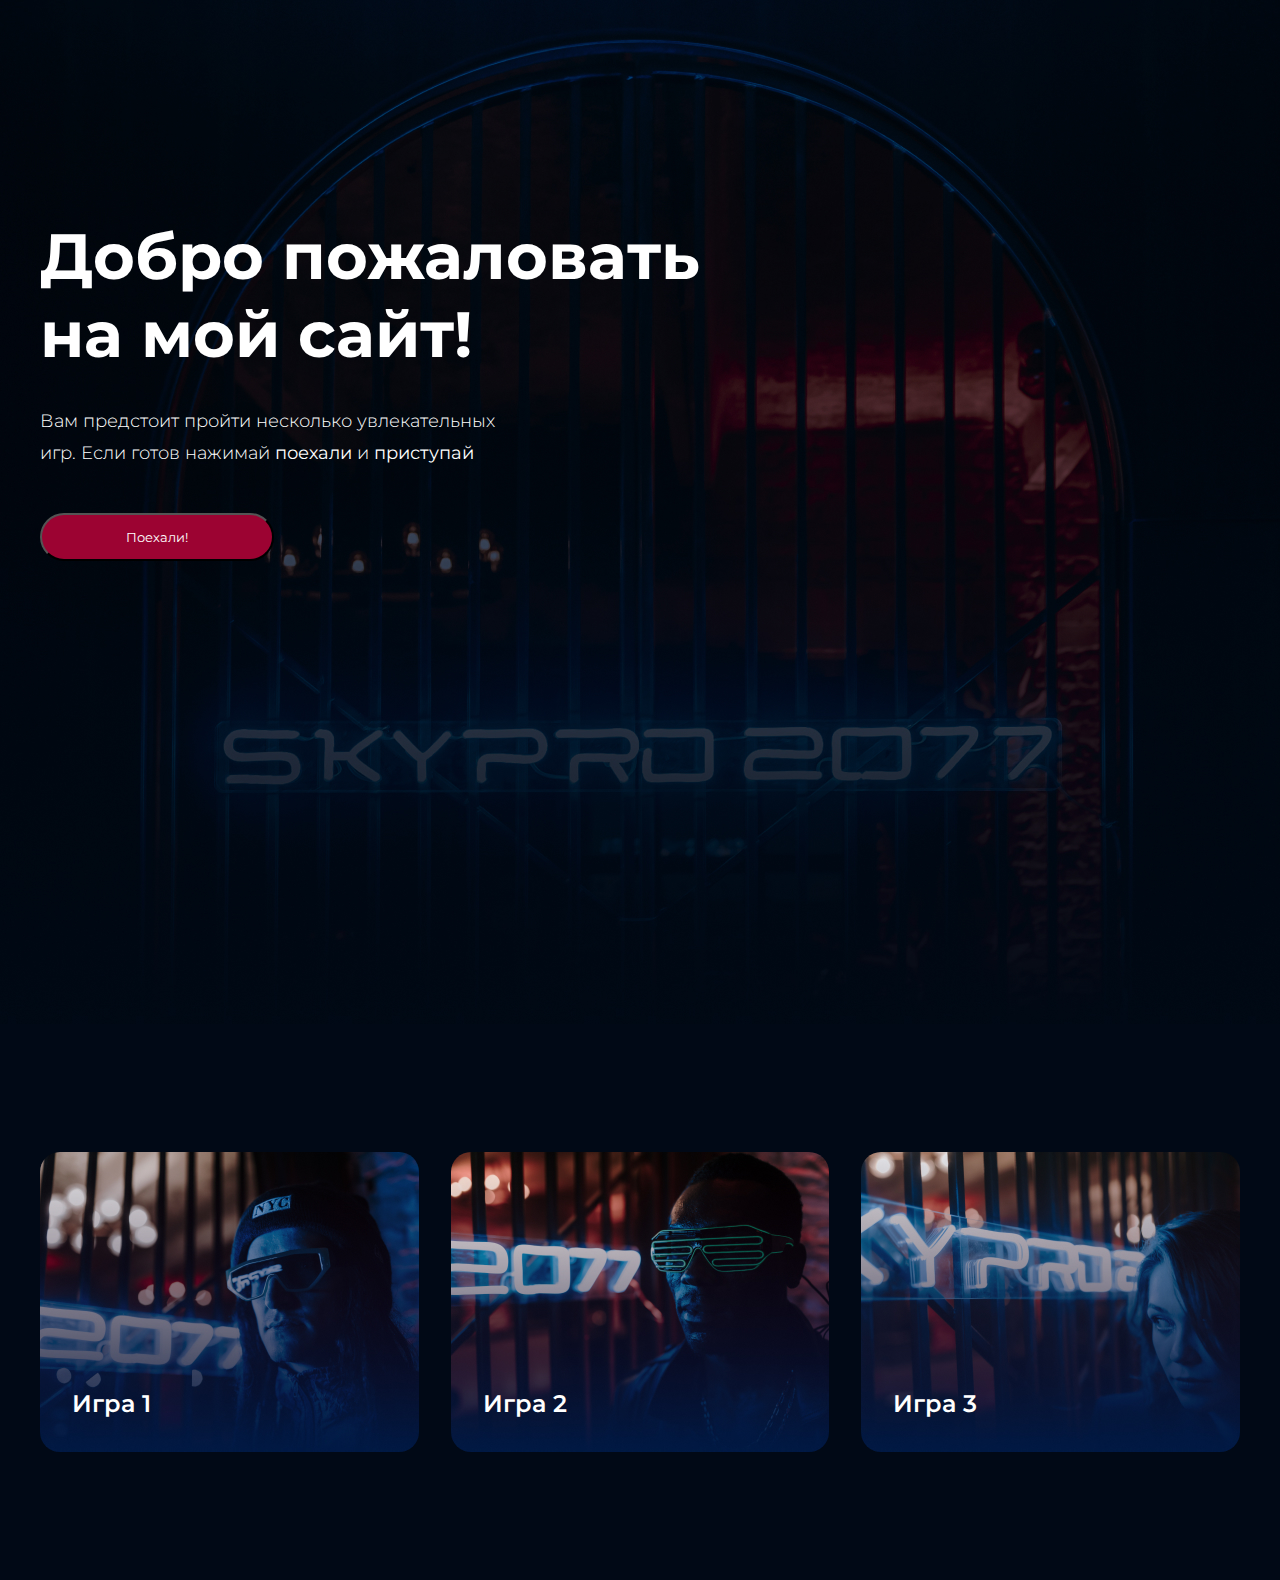
==== index.html @ 7a9295a5 "Changed the file index.html" ====
<!DOCTYPE html>
<html lang="en">
<head>
    <meta charset="UTF-8">
    <meta http-equiv="X-UA-Compatible" content="IE=edge">
    <meta name="viewport" content="width=device-width, initial-scale=1.0">
    <title>Home page</title>
    <link rel="preconnect" href="https://fonts.googleapis.com">
    <link rel="preconnect" href="https://fonts.gstatic.com" crossorigin>
    <link href="https://fonts.googleapis.com/css2?family=Montserrat:wght@400;500;600&display=swap" rel="stylesheet">
    <link rel="stylesheet" href="style.css">
</head>
<body> 
    <div class="top center">
            <h1 class="top__title">Добро пожаловать <br> на мой сайт!</h1>
            <p class="top__text">Вам предстоит пройти несколько увлекательных игр. Если готов нажимай <b>поехали</b> и <b>приступай</b></p>
            <button type="button" style="color: white;" class="top__btn">Поехали!</button>
    </div>
    <div class="box center">
        <a href="#" class="box__game box__game1">Игра 1</a>
        <a href="#" class="box__game box__game2">Игра 2</a>
        <a href="#" class="box__game box__game3">Игра 3</a>
    </div>
</body>
</html>
---- style.css ----
*   {
    margin: 0;
    padding: 0;
    box-sizing: border-box;
    font-family: 'Montserrat', sans-serif;
}

.center  {
    padding-left: calc(50% - 600px);
    padding-right: calc(50% - 600px);
}

.top {
    height: 1024px;
    background-image: url(img/hp/top.jpg);
    background-repeat: no-repeat;
    background-position: center;
    background-size: cover;
}

.top__title {
    width: 789px;
    font-style: normal;
    font-weight: 700;
    font-size: 64px;
    line-height: 78px;
    color: #FFFFFF;
    padding-top: 217px;
}

.top__text {
    width: 481px;
    font-style: normal;
    font-weight: 300;
    font-size: 18px;
    line-height: 32px;
    color: #FFFFFF;
    margin-top: 32px;
}

.top__btn {
    font-family: inherit;
    width: 234px;
    height: 48px;
    left: 120px;
    top: 482px;
    background: #9C0332;
    border-radius: 30px;
    margin-top: 44px;
}

.box {
    height: 556px;
    background-image: url(img/hp/box.jpg);
    background-repeat: no-repeat;
    background-position: center;
    background-size: cover;
    display: flex;
    gap: 32px;
    align-items: center;
}

.box__game {
    font-style: normal;
    font-weight: 600;
    font-size: 24px;
    line-height: 32px;
    align-items: center;
    color: #FFFFFF;
    width: 379px;
    height: 300px;
    background: linear-gradient(180deg, rgba(39, 1, 15, 0) 0%, #001944 100%);
    border-radius: 20px;
    display: flex;
    padding: 32px;
    text-decoration-line: none;
    align-items: flex-end;
}

.box__game1 {
    background-image: url(img/hp/game1.jpg);
}

.box__game2 {
    background-image: url(img/hp/game2.jpg);
}

.box__game3 {
    background-image: url(img/hp/game3.jpg);
}
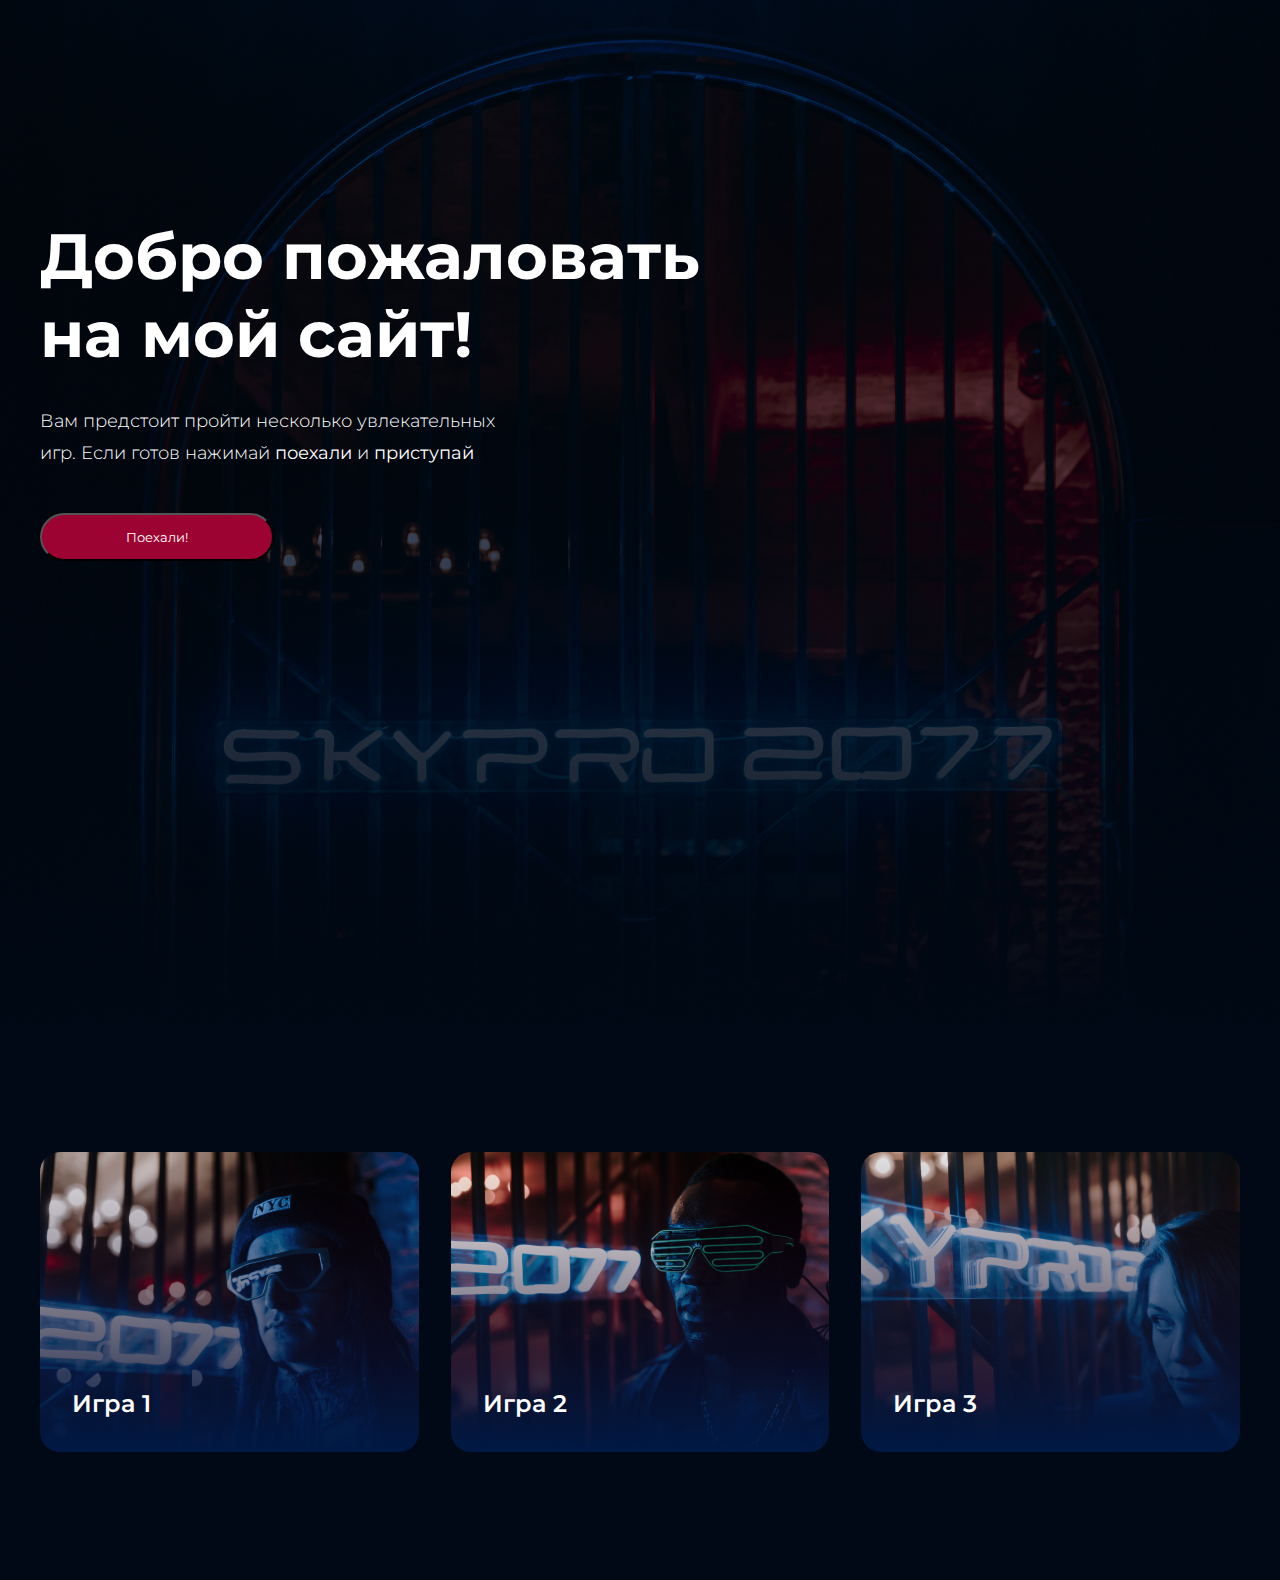
==== commit 122db0c7: "добавил изменения" ====
--- a/index.html
+++ b/index.html
@@ -1,5 +1,5 @@
 <!DOCTYPE html>
-<html lang="en">
+<html lang="ru">
 <head>
     <meta charset="UTF-8">
     <meta http-equiv="X-UA-Compatible" content="IE=edge">
@@ -8,7 +8,7 @@
     <link rel="preconnect" href="https://fonts.googleapis.com">
     <link rel="preconnect" href="https://fonts.gstatic.com" crossorigin>
     <link href="https://fonts.googleapis.com/css2?family=Montserrat:wght@400;500;600&display=swap" rel="stylesheet">
-    <link rel="stylesheet" href="style.css">
+    <link rel="stylesheet" href="/style.css">
 </head>
 <body> 
     <div class="top center">
--- a/style.css
+++ b/style.css
@@ -1,91 +1,116 @@
-*   {
-    margin: 0;
-    padding: 0;
-    box-sizing: border-box;
-    font-family: 'Montserrat', sans-serif;
+* {
+  margin: 0;
+  padding: 0;
+  box-sizing: border-box;
+  font-family: "Montserrat", sans-serif;
 }
 
-.center  {
-    padding-left: calc(50% - 600px);
-    padding-right: calc(50% - 600px);
+.center {
+  padding-left: calc(50% - 600px);
+  padding-right: calc(50% - 600px);
 }
 
 .top {
-    height: 1024px;
-    background-image: url(img/hp/top.jpg);
-    background-repeat: no-repeat;
-    background-position: center;
-    background-size: cover;
+  height: 1024px;
+  background-image: url(img/hp/top.jpg);
+  background-repeat: no-repeat;
+  background-position: center;
+  background-size: cover;
 }
 
 .top__title {
-    width: 789px;
-    font-style: normal;
-    font-weight: 700;
-    font-size: 64px;
-    line-height: 78px;
-    color: #FFFFFF;
-    padding-top: 217px;
+  width: 789px;
+  font-style: normal;
+  font-weight: 700;
+  font-size: 64px;
+  line-height: 78px;
+  color: #FFFFFF;
+  padding-top: 217px;
 }
 
 .top__text {
-    width: 481px;
-    font-style: normal;
-    font-weight: 300;
-    font-size: 18px;
-    line-height: 32px;
-    color: #FFFFFF;
-    margin-top: 32px;
+  width: 481px;
+  font-style: normal;
+  font-weight: 300;
+  font-size: 18px;
+  line-height: 32px;
+  color: #FFFFFF;
+  margin-top: 32px;
 }
 
 .top__btn {
-    font-family: inherit;
-    width: 234px;
-    height: 48px;
-    left: 120px;
-    top: 482px;
-    background: #9C0332;
-    border-radius: 30px;
-    margin-top: 44px;
+  font-family: inherit;
+  width: 234px;
+  height: 48px;
+  left: 120px;
+  top: 482px;
+  background: #9C0332;
+  border-radius: 30px;
+  margin-top: 44px;
 }
 
 .box {
-    height: 556px;
-    background-image: url(img/hp/box.jpg);
-    background-repeat: no-repeat;
-    background-position: center;
-    background-size: cover;
-    display: flex;
-    gap: 32px;
-    align-items: center;
+  background: #000915;
+  display: flex;
+  gap: 32px;
+  align-items: center;
+  padding-top: 128px;
+  padding-bottom: 128px;
 }
 
 .box__game {
-    font-style: normal;
-    font-weight: 600;
-    font-size: 24px;
-    line-height: 32px;
-    align-items: center;
-    color: #FFFFFF;
-    width: 379px;
-    height: 300px;
-    background: linear-gradient(180deg, rgba(39, 1, 15, 0) 0%, #001944 100%);
-    border-radius: 20px;
-    display: flex;
-    padding: 32px;
-    text-decoration-line: none;
-    align-items: flex-end;
+  font-style: normal;
+  font-weight: 600;
+  font-size: 24px;
+  line-height: 32px;
+  align-items: center;
+  color: #FFFFFF;
+  width: 379px;
+  height: 300px;
+  background: linear-gradient(180deg, rgba(39, 1, 15, 0) 0%, #001944 100%);
+  border-radius: 20px;
+  display: flex;
+  padding: 32px;
+  text-decoration-line: none;
+  align-items: flex-end;
 }
 
 .box__game1 {
-    background-image: url(img/hp/game1.jpg);
+  background-image: url(img/hp/game1.jpg);
 }
 
 .box__game2 {
-    background-image: url(img/hp/game2.jpg);
+  background-image: url(img/hp/game2.jpg);
 }
 
 .box__game3 {
-    background-image: url(img/hp/game3.jpg);
+  background-image: url(img/hp/game3.jpg);
 }
 
+@media (max-width: 767px) {
+  .center {
+    padding-left: 16px;
+    padding-right: 16px;
+  }
+  .top {
+    height: 735px;
+    background-image: url(img/hp/topM.jpg);
+  }
+  .top__title {
+    font-size: 32px;
+    line-height: 39px;
+    display: flex;
+    text-align: center;
+  }
+  .top__text {
+    font-size: 14px;
+    line-height: 22px;
+    display: flex;
+    align-items: center;
+    text-align: center;
+  }
+  .box {
+    display: flex;
+    flex-wrap: wrap;
+  }
+}/*# sourceMappingURL=style.css.map */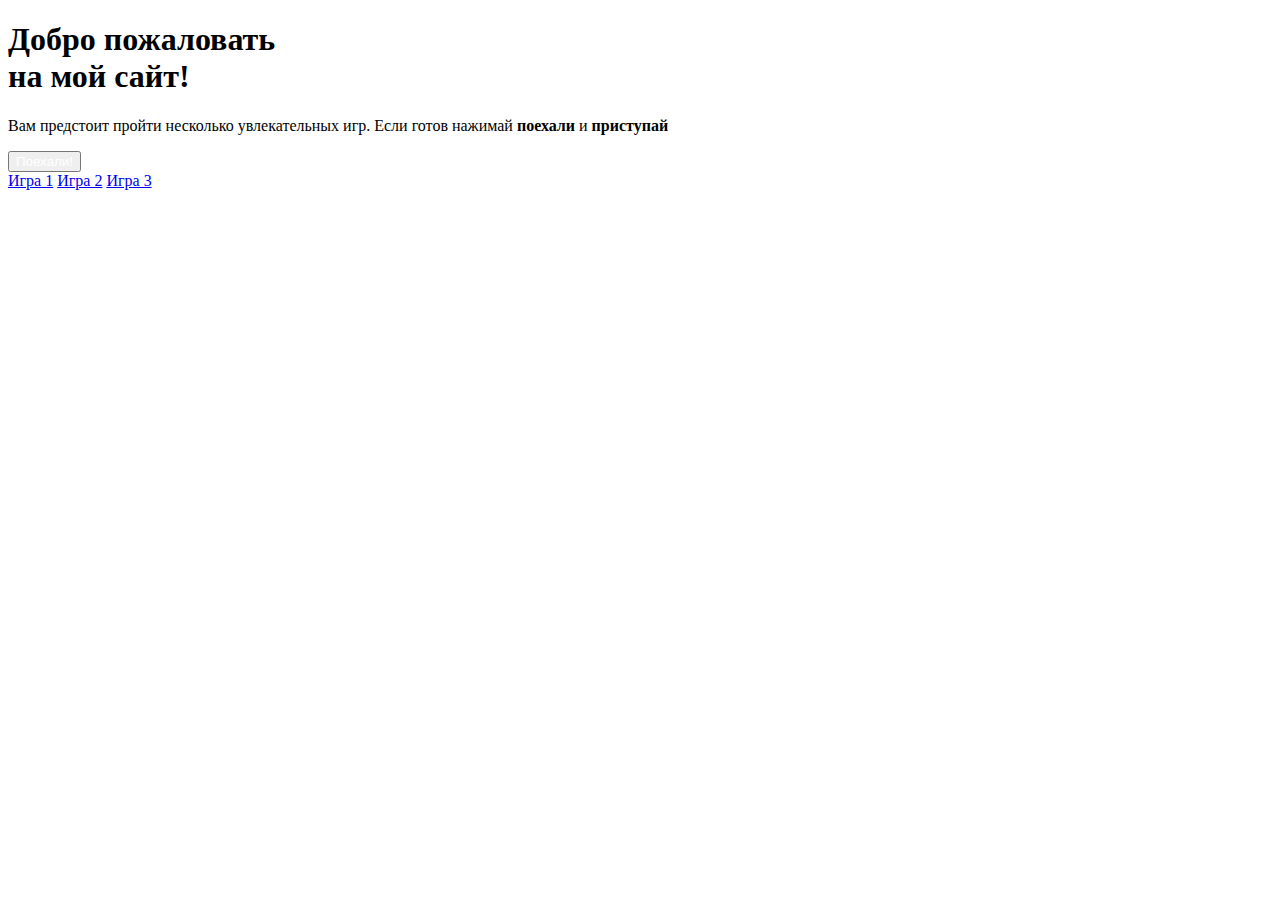
==== commit 030626e2: "completed tasks from 1st to 5th" ====
--- a/index.html
+++ b/index.html
@@ -8,7 +8,7 @@
     <link rel="preconnect" href="https://fonts.googleapis.com">
     <link rel="preconnect" href="https://fonts.gstatic.com" crossorigin>
     <link href="https://fonts.googleapis.com/css2?family=Montserrat:wght@400;500;600&display=swap" rel="stylesheet">
-    <link rel="stylesheet" href="/style.css">
+    <link rel="stylesheet" href="./style/style.css">
 </head>
 <body> 
     <div class="top center">
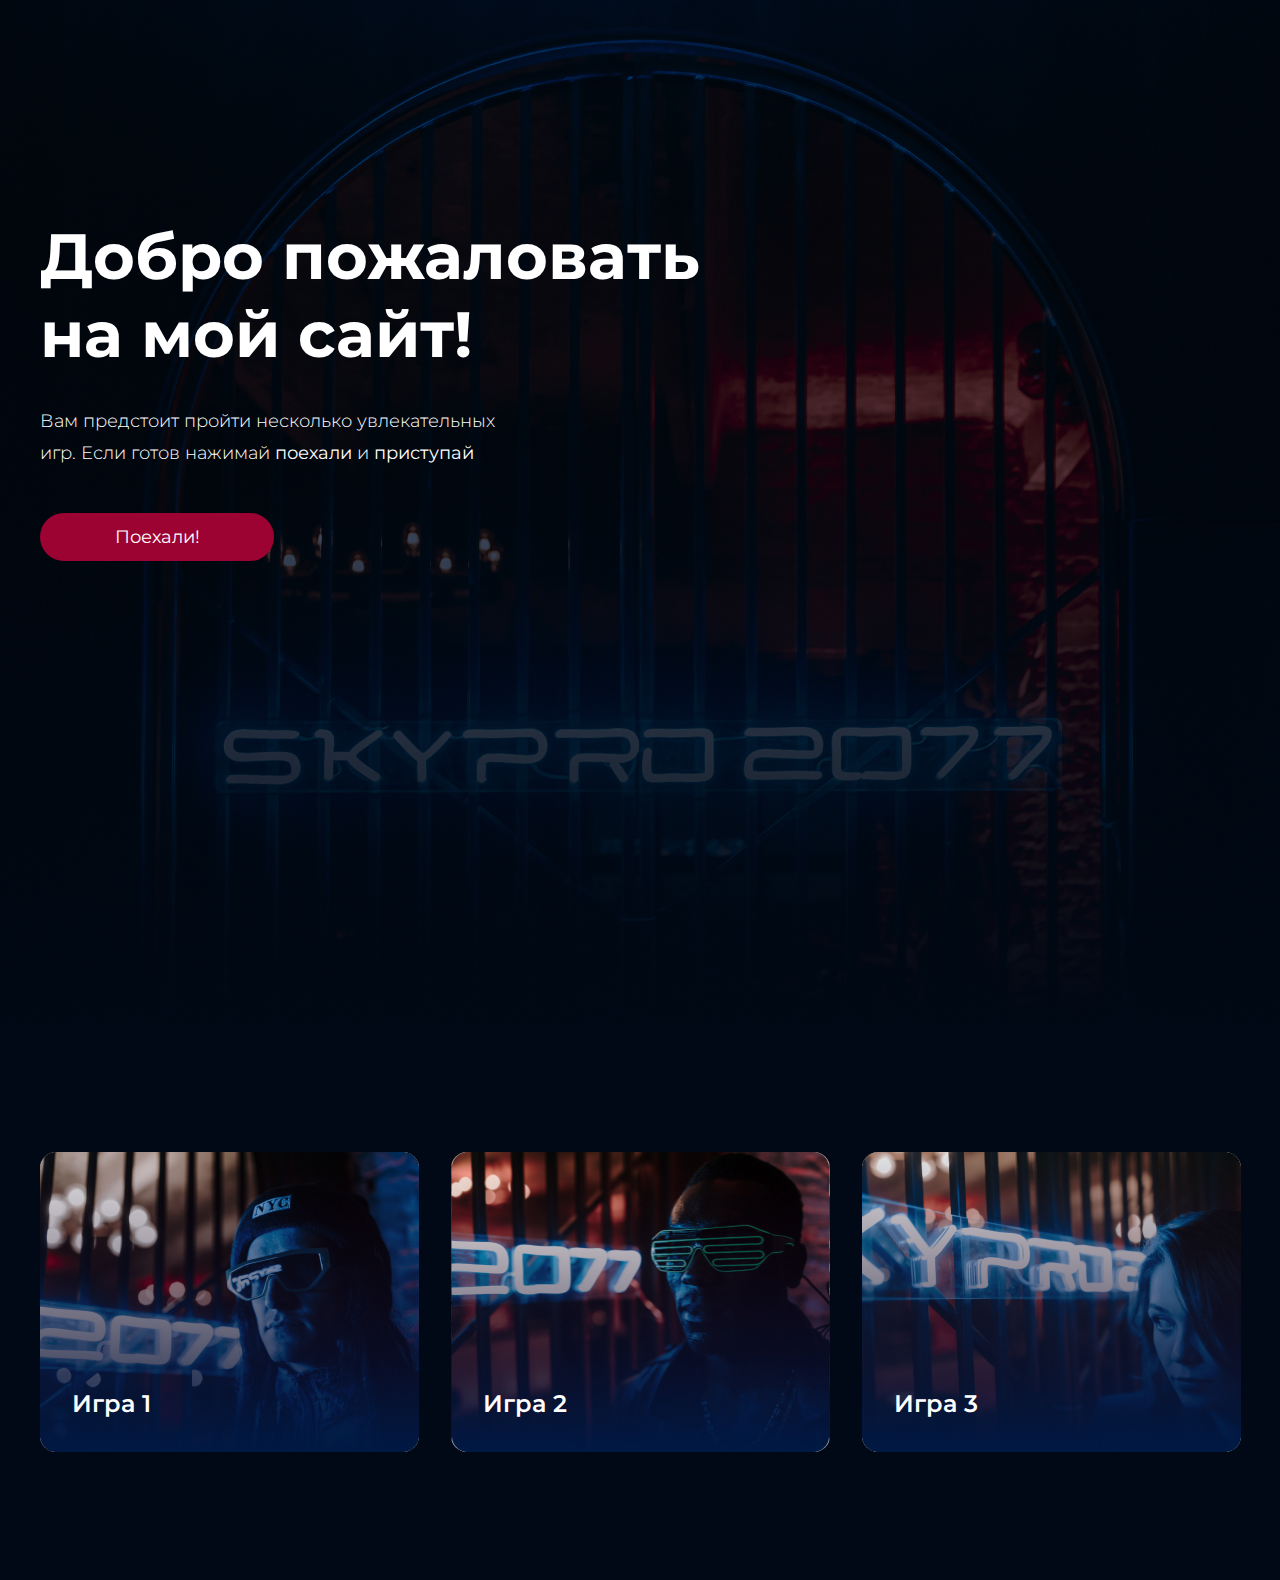
==== commit f91202c9: "added guidance and fixed my mistakes in the mobile version" ====
--- a/index.html
+++ b/index.html
@@ -11,10 +11,14 @@
     <link rel="stylesheet" href="./style/style.css">
 </head>
 <body> 
-    <div class="top center">
+    <div class="top">
+        <div class="top__content center">
             <h1 class="top__title">Добро пожаловать <br> на мой сайт!</h1>
-            <p class="top__text">Вам предстоит пройти несколько увлекательных игр. Если готов нажимай <b>поехали</b> и <b>приступай</b></p>
-            <button type="button" style="color: white;" class="top__btn">Поехали!</button>
+            <p class="top__text">Вам предстоит пройти несколько увлекательных игр. Если готов нажимай
+                <b>поехали</b> и <b>приступай</b>
+            </p>
+            <button type="button" style="color: white;" class="top__button button">Поехали!</button>
+        </div>
     </div>
     <div class="box center">
         <a href="#" class="box__game box__game1">Игра 1</a>
--- a/style/style.css
+++ b/style/style.css
@@ -0,0 +1,144 @@
+* {
+  margin: 0;
+  padding: 0;
+  box-sizing: border-box;
+}
+
+a {
+  text-decoration: none;
+}
+
+body {
+  font-family: "Montserrat", sans-serif; 
+  color: #FFFFFF;
+}
+
+.center {
+  padding-left: calc(50% - 600px);
+  padding-right: calc(50% - 600px);
+}
+
+.top {
+  height: 1024px;
+  background-image: url(../img/hp/top.jpg);
+  background-repeat: no-repeat;
+  background-position: center;
+  background-size: cover;
+  padding-top: 217px;
+}
+.top__title {
+  width: 789px;
+  font-style: normal;
+  font-weight: 700;
+  font-size: 64px;
+  line-height: 78px;
+  margin-bottom: 32px;
+  color: #FFFFFF;
+}
+.top__text {
+  width: 481px;
+  font-weight: 300;
+  font-size: 18px;
+  line-height: 32px;
+  color: #FFFFFF;
+  margin-bottom: 44px;
+}
+
+.button {
+  width: 234px;
+  height: 48px;
+  background: #9C0332;
+  border-radius: 30px;
+  border: none;
+  font-weight: 400;
+  font-size: 18px;
+  line-height: 22px;
+  align-items: center;
+  font-family: "Montserrat", sans-serif;
+  transition: all 0.3s;
+}
+.button:hover {
+  background: #EB443F;
+}
+
+.box {
+  display: flex;
+  padding: 128px 0;
+  align-content: center;
+  justify-content: center;
+  flex-wrap: wrap;
+  gap: 32px;
+  background: #000915;
+}
+.box__game {
+  display: flex;
+  align-items: flex-end;
+  padding: 32px;
+  border-radius: 16px;
+  width: 379px;
+  height: 300px;
+  font-weight: 600;
+  font-size: 24px;
+  line-height: 32px;
+  color: #FFFFFF;
+  transition: all 0.5s;
+}
+.box__game:hover {
+  border: 4px solid #7136fa;
+  border-radius: 20px;
+}
+
+.box__game1 {
+  background-image: url(../img/hp/game1.jpg);
+  background-position: center;
+}
+
+.box__game2 {
+  background-image: url(../img/hp/game2.jpg);
+  background-position: center;
+}
+
+.box__game3 {
+  background-image: url(../img/hp/game3.jpg);
+  background-position: center;
+}
+
+@media (max-width: 1279px) {
+  .center {
+    padding-left: 100px;
+    padding-right: 100px;
+  }
+  .top {
+    background-position: center;
+  }
+}
+@media (max-width: 767px) {
+  .center {
+    padding-left: 16px;
+    padding-right: 16px;
+  }
+  .top {
+    height: 735px;
+    padding-top: 238px;
+    background-image: url(../img/hp/topM.jpg);
+  }
+  .top__content {
+    display: flex;
+    flex-direction: column;
+    align-items: center;
+  }
+  .top__title {
+    font-weight: 700;
+    font-size: 32px;
+    line-height: 39px;
+    text-align: center;
+  }
+  .top__text {
+    width: 343px;
+    font-weight: 300;
+    font-size: 14px;
+    line-height: 22px;
+    text-align: center;
+    margin-bottom: 32px;
+  }
+}/*# sourceMappingURL=style.css.map */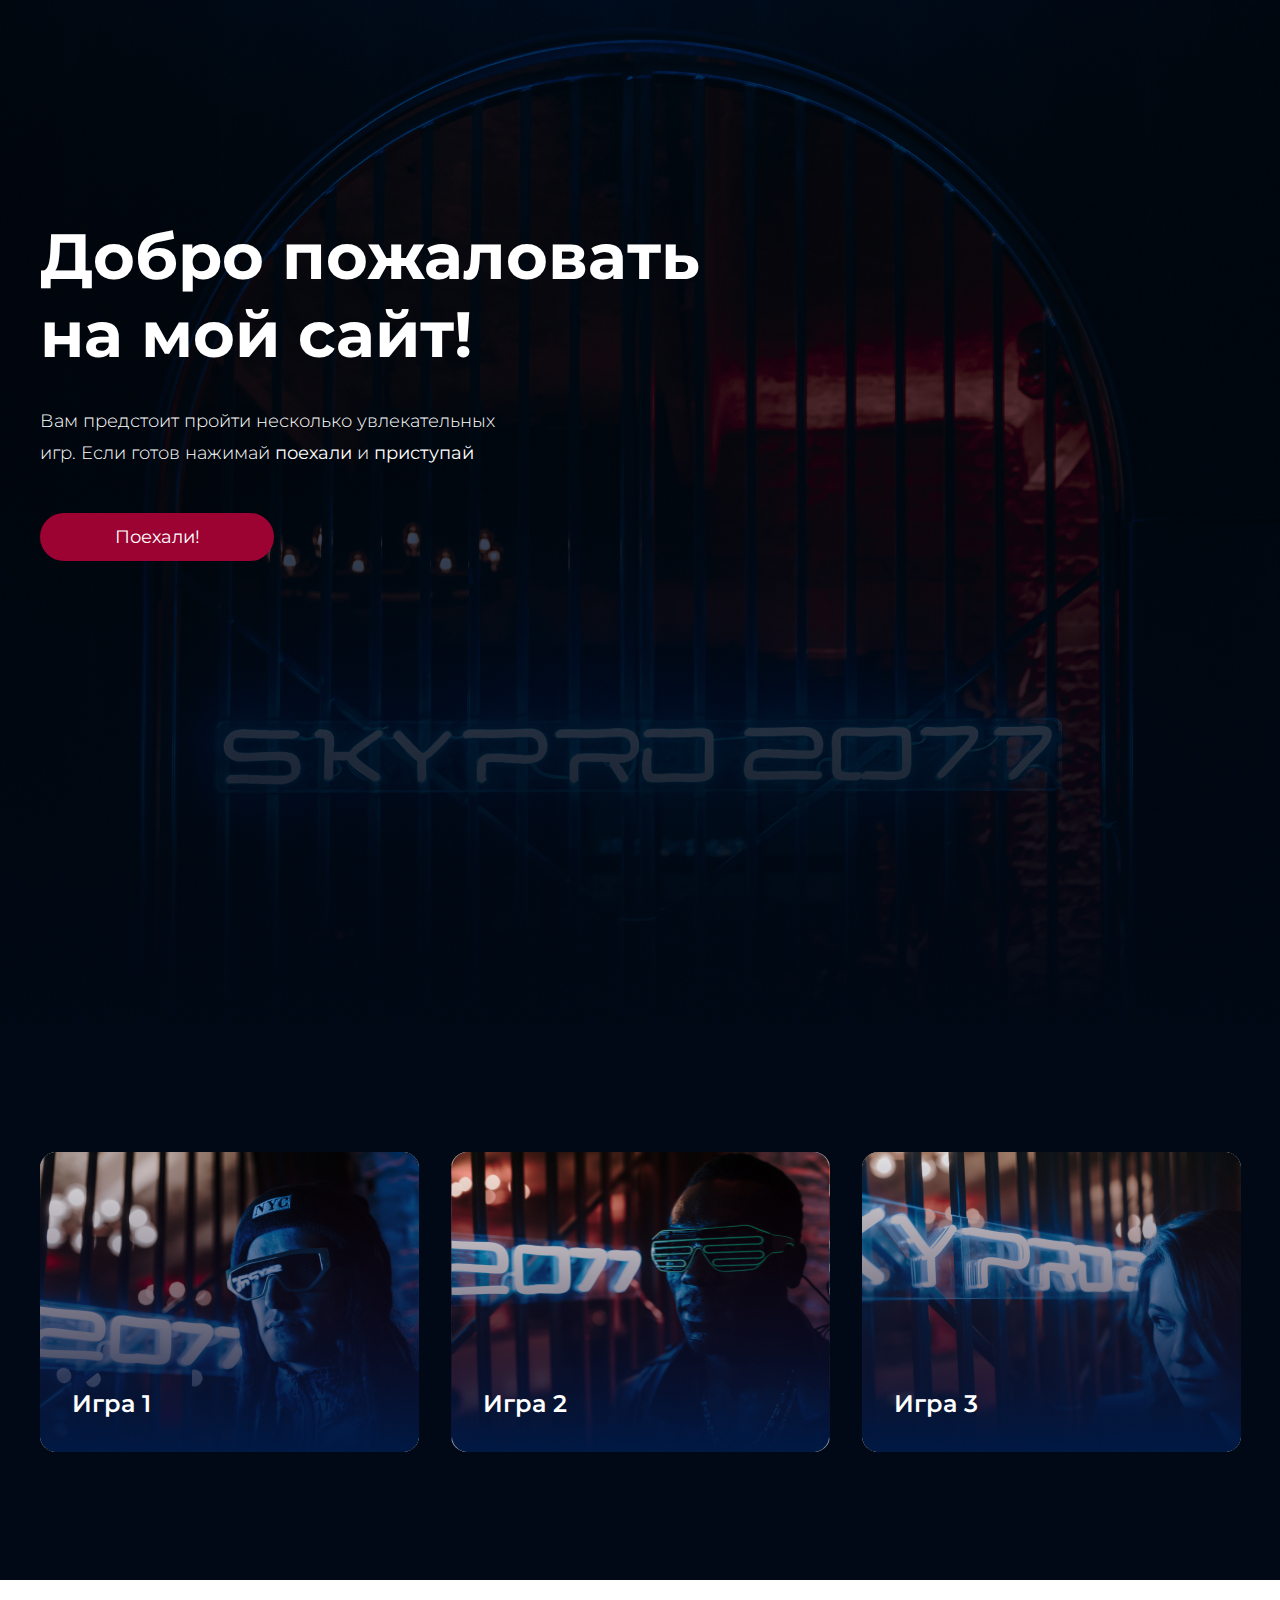
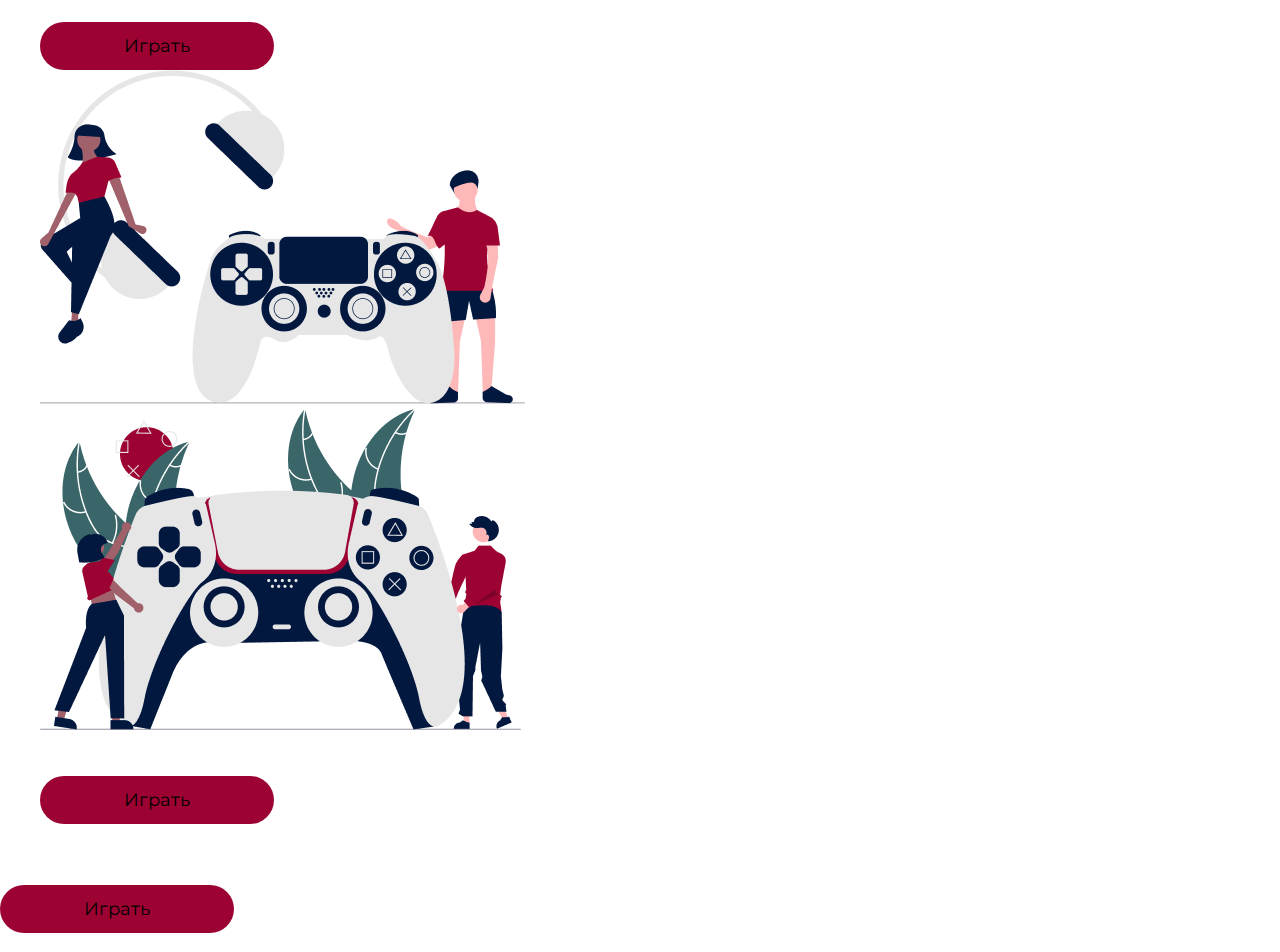
==== commit 70dfa7bd: "ДЗ на проверку" ====
--- a/index.html
+++ b/index.html
@@ -25,5 +25,36 @@
         <a href="#" class="box__game box__game2">Игра 2</a>
         <a href="#" class="box__game box__game3">Игра 3</a>
     </div>
+    <div class="games center">
+        <div class="games__block seasons">
+            <div class="games__content">
+                <h3 class="games__title">Времена года</h3>
+                <p class="games__text">Нажмите кнопку играть, введите номер месяца (от 1 до 12) и вы узнаете к какому времени году он относится</p>
+                <button class="games__button button">Играть</button>
+            </div>
+            <img src="./img/hp/gameBox1.png" alt="img_seasons">
+        </div>
+        <div class="games__block remember">
+            <img src="./img/hp/gameBox2.png" alt="img-remeber">
+            <div class="games__content">
+                <h3 class="games__title">Запомни слова</h3>
+                <p class="games__text">При нажатии на кнопку играть, вы увидите несколько слов, которые вам необходимо
+                запомнить.</p>
+                <button class="games__button button">Играть</button>
+            </div>
+        </div>
+    </div>
+        <div class="games__block games__riddle">
+            <div class="games__content games__riddle_center">
+                <h3 class="games__title">Игра в загадки</h3>
+                <p class="games__text_center">Компьютер загадывает загадку, вам необходимо ее угадать, если вы дадите не
+                    правильный ответ, то компьютер даст вам <br> подсказку. У вас будет три попытки и две подсказки.</p>
+                <button class="games__button button">Играть</button>
+            </div>
+        </div>
+    
+    <footer class="footer">
+        Все права защищены
+    </footer>
 </body>
 </html>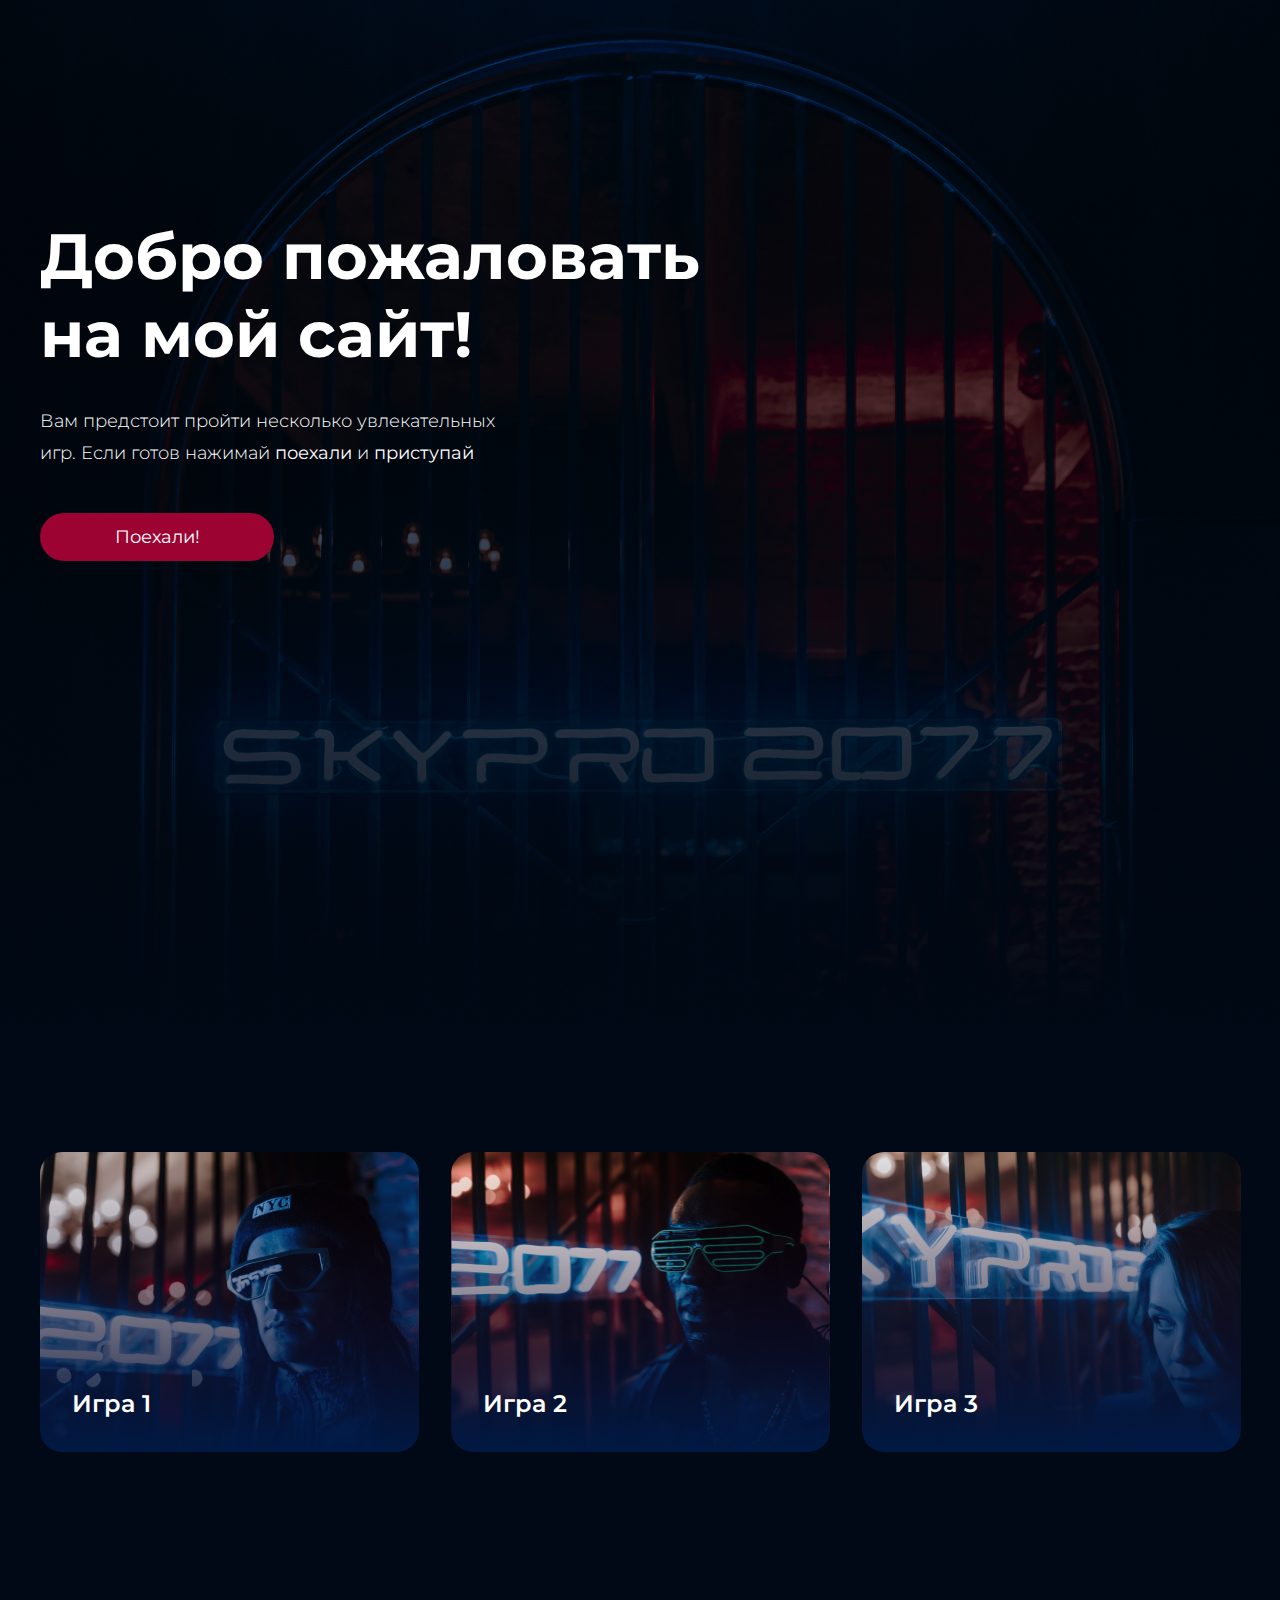
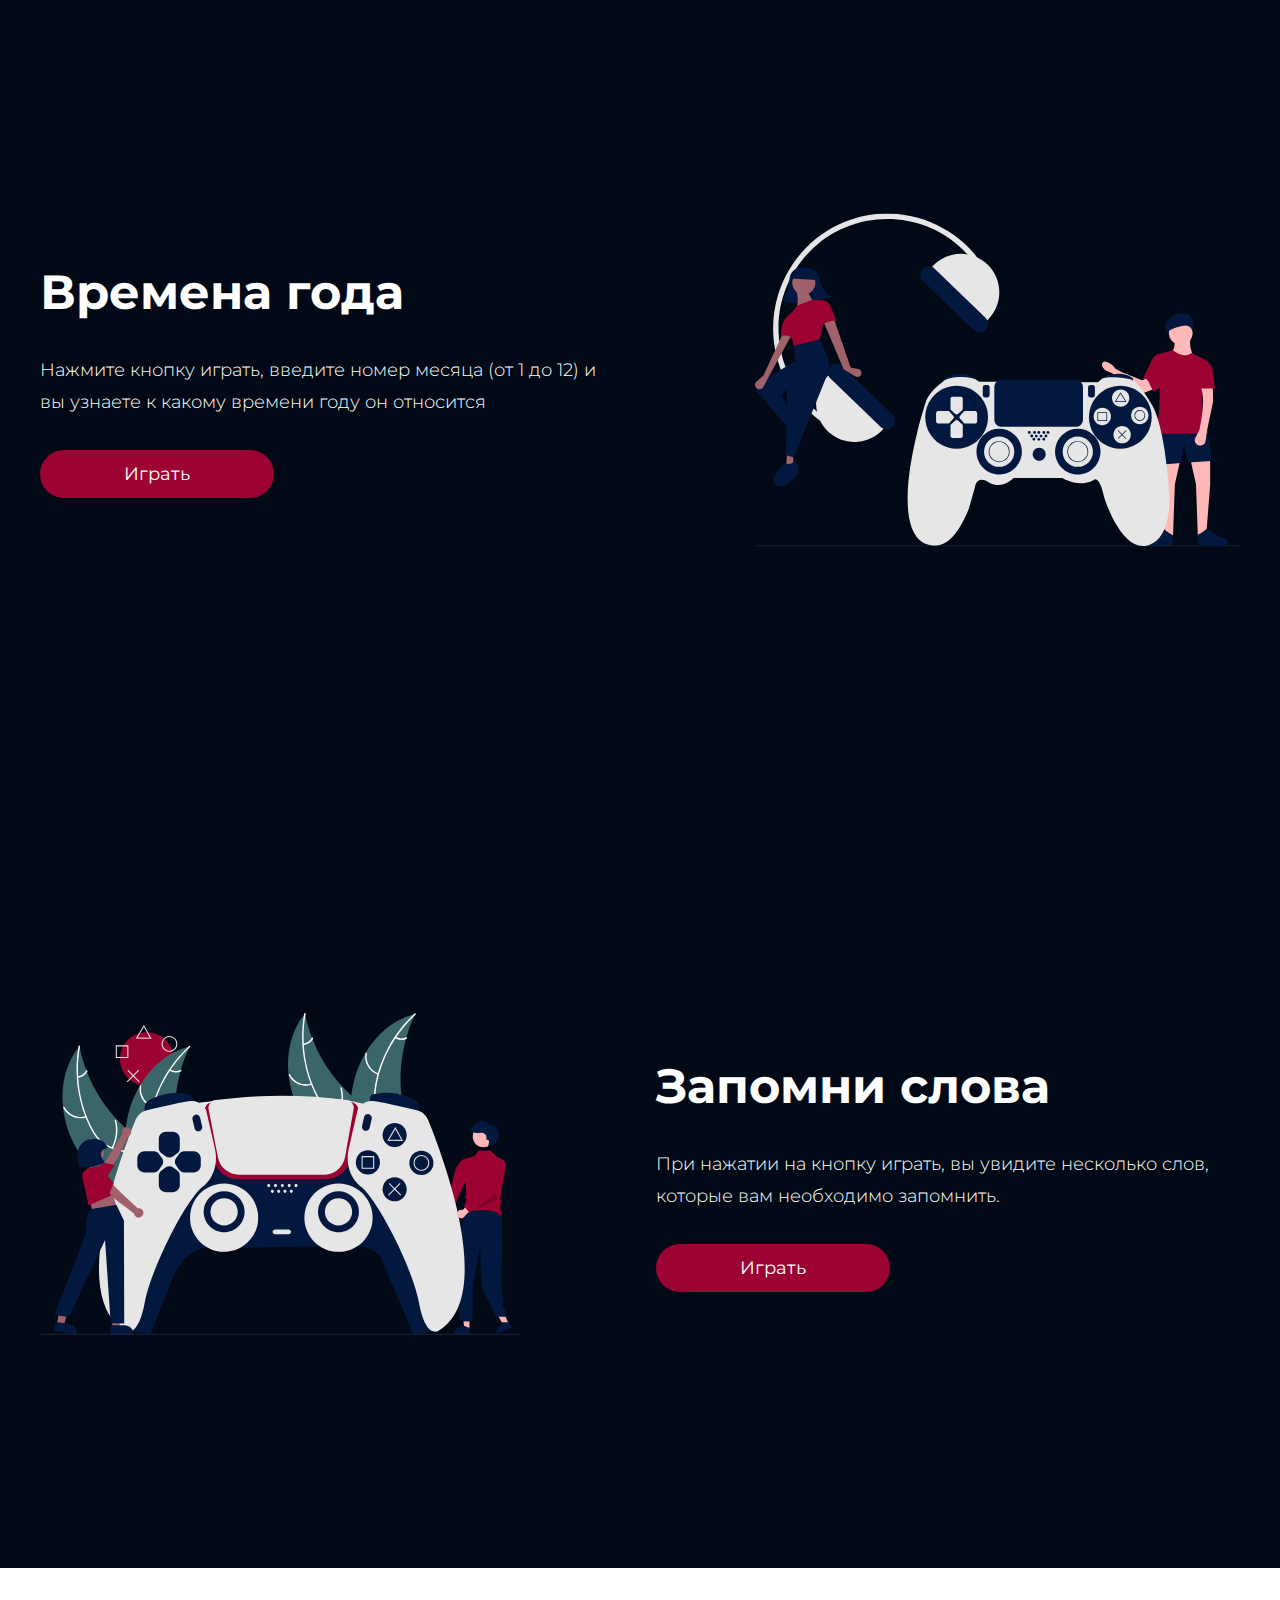
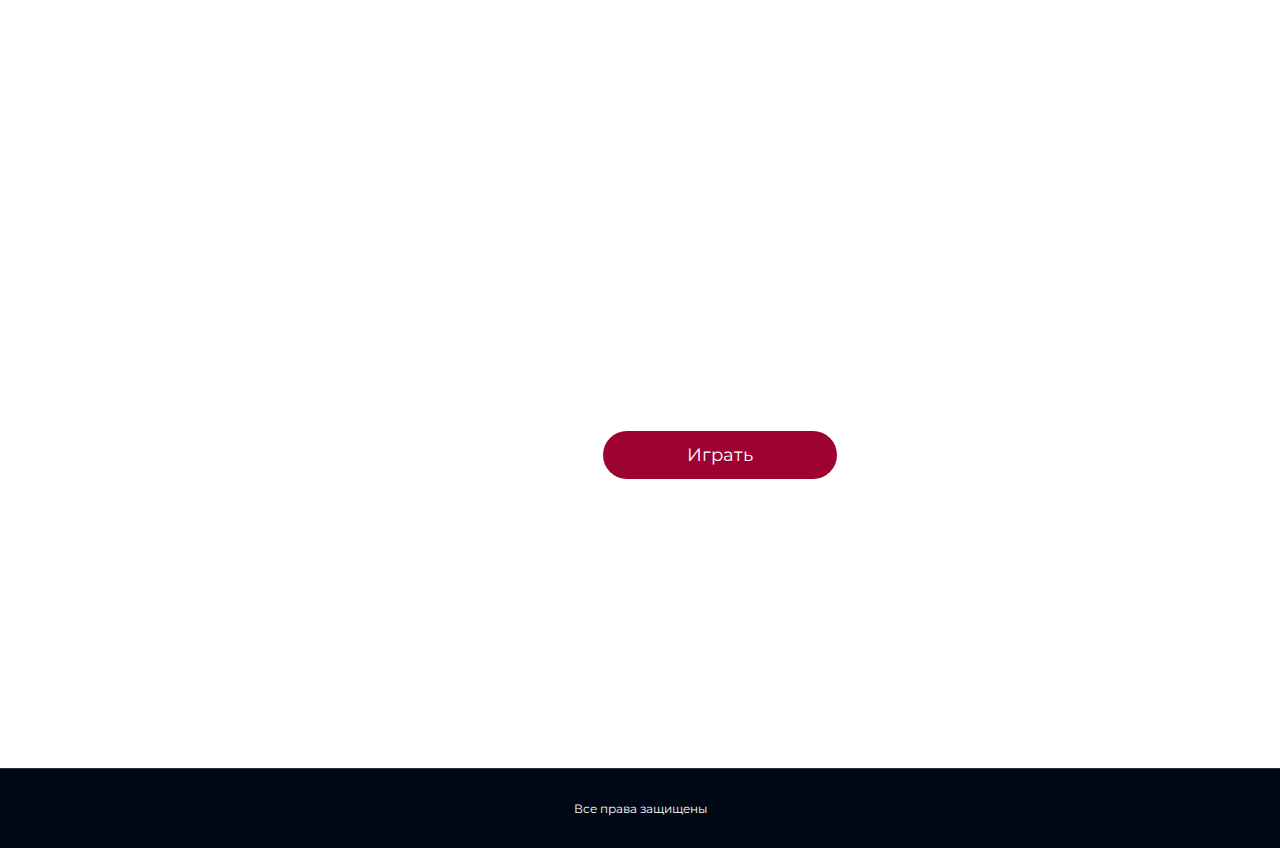
==== commit 1aeef7e4: "made edits in the layout" ====
--- a/index.html
+++ b/index.html
@@ -17,7 +17,7 @@
             <p class="top__text">Вам предстоит пройти несколько увлекательных игр. Если готов нажимай
                 <b>поехали</b> и <b>приступай</b>
             </p>
-            <button type="button" style="color: white;" class="top__button button">Поехали!</button>
+            <button type="button" class="top__button button">Поехали!</button>
         </div>
     </div>
     <div class="box center">
@@ -27,34 +27,34 @@
     </div>
     <div class="games center">
         <div class="games__block seasons">
-            <div class="games__content">
-                <h3 class="games__title">Времена года</h3>
-                <p class="games__text">Нажмите кнопку играть, введите номер месяца (от 1 до 12) и вы узнаете к какому времени году он относится</p>
-                <button class="games__button button">Играть</button>
+            <div class="seasons__content">
+                <h3 class="seasons__title">Времена года</h3>
+                <p class="seasons__text">Нажмите кнопку играть, введите номер месяца (от 1 до 12) и вы узнаете к какому времени году он относится</p>
+                <button class="seasons__button button">Играть</button>
             </div>
-            <img src="./img/hp/gameBox1.png" alt="img_seasons">
+            <img src="./img/hp/gameBox1.svg" alt="img_seasons">
         </div>
         <div class="games__block remember">
-            <img src="./img/hp/gameBox2.png" alt="img-remeber">
-            <div class="games__content">
-                <h3 class="games__title">Запомни слова</h3>
-                <p class="games__text">При нажатии на кнопку играть, вы увидите несколько слов, которые вам необходимо
+            <img src="./img/hp/gameBox2.svg" alt="img-remeber">
+            <div class="remember__content">
+                <h3 class="remember__title">Запомни слова</h3>
+                <p class="remember__text">При нажатии на кнопку играть, вы увидите несколько слов, которые вам необходимо
                 запомнить.</p>
-                <button class="games__button button">Играть</button>
+                <button class="remember__button button">Играть</button>
             </div>
         </div>
     </div>
-        <div class="games__block games__riddle">
-            <div class="games__content games__riddle_center">
-                <h3 class="games__title">Игра в загадки</h3>
-                <p class="games__text_center">Компьютер загадывает загадку, вам необходимо ее угадать, если вы дадите не
-                    правильный ответ, то компьютер даст вам <br> подсказку. У вас будет три попытки и две подсказки.</p>
-                <button class="games__button button">Играть</button>
-            </div>
+    <div class="riddle center">
+        <div class="riddle__content ">
+            <h3 class="riddle__title">Игра в загадки</h3>
+            <p class="riddle__text">Компьютер загадывает загадку, вам необходимо ее угадать, если вы дадите не
+                правильный ответ, то компьютер даст вам подсказку. У вас будет три попытки и две подсказки.</p>
+            <button class="riddle__button button">Играть</button>
         </div>
-    
-    <footer class="footer">
-        Все права защищены
+
+    </div>
+    <footer class="footer center">
+        <p class="footer__text">Все права защищены</p>  
     </footer>
 </body>
 </html>--- a/style/style.css
+++ b/style/style.css
@@ -9,7 +9,7 @@
 }
 
 body {
-  font-family: "Montserrat", sans-serif; 
+  font-family: "Montserrat", sans-serif;
   color: #FFFFFF;
 }
 
@@ -26,6 +26,7 @@
   background-size: cover;
   padding-top: 217px;
 }
+
 .top__title {
   width: 789px;
   font-style: normal;
@@ -35,6 +36,7 @@
   margin-bottom: 32px;
   color: #FFFFFF;
 }
+
 .top__text {
   width: 481px;
   font-weight: 300;
@@ -56,7 +58,9 @@
   align-items: center;
   font-family: "Montserrat", sans-serif;
   transition: all 0.3s;
-}
+  color: #FFFFFF;
+}
+
 .button:hover {
   background: #EB443F;
 }
@@ -70,22 +74,22 @@
   gap: 32px;
   background: #000915;
 }
+
 .box__game {
   display: flex;
   align-items: flex-end;
   padding: 32px;
-  border-radius: 16px;
+  border-radius: 22px;
   width: 379px;
   height: 300px;
   font-weight: 600;
   font-size: 24px;
   line-height: 32px;
   color: #FFFFFF;
-  transition: all 0.5s;
-}
+}
+
 .box__game:hover {
-  border: 4px solid #7136fa;
-  border-radius: 20px;
+  border: 4px solid #44D2FF;
 }
 
 .box__game1 {
@@ -101,6 +105,106 @@
 .box__game3 {
   background-image: url(../img/hp/game3.jpg);
   background-position: center;
+}
+
+.games {
+  background: #000915;
+}
+
+.seasons {
+  padding-top: 233px;
+  padding-bottom: 233px;
+  display: flex;
+  flex-wrap: wrap;
+  justify-content: space-between;
+  align-items: center;
+}
+.seasons__content {
+  display: flex;
+  flex-direction: column;
+  gap: 32px;
+}
+.seasons__title {
+  font-weight: 700;
+  font-size: 48px;
+  line-height: 59px;
+  color: #FFFFFF;
+}
+.seasons__text {
+  width: 584px;
+  font-weight: 300;
+  font-size: 18px;
+  line-height: 32px;
+  color: #FFFFFF;
+}
+
+.remember {
+  padding-top: 233px;
+  padding-bottom: 233px;
+  display: flex;
+  flex-wrap: wrap;
+  justify-content: space-between;
+  align-items: center;
+}
+.remember__content {
+  display: flex;
+  flex-direction: column;
+  gap: 32px;
+}
+.remember__title {
+  font-weight: 700;
+  font-size: 48px;
+  line-height: 59px;
+  color: #FFFFFF;
+}
+.remember__text {
+  width: 584px;
+  font-weight: 300;
+  font-size: 18px;
+  line-height: 32px;
+  color: #FFFFFF;
+}
+
+.riddle {
+  width: 1440px;
+  height: 800px;
+  background-image: url(../img/hp/bgGame3.jpg);
+  padding-top: 276px;
+  padding-bottom: 288px;
+}
+.riddle__content {
+  display: flex;
+  gap: 32px;
+  align-items: center;
+  flex-direction: column;
+  color: #FFFFFF;
+}
+.riddle__title {
+  font-weight: 700;
+  font-size: 48px;
+  line-height: 59px;
+}
+.riddle__text {
+  font-weight: 300;
+  font-size: 18px;
+  line-height: 32px;
+  display: flex;
+  align-items: center;
+  text-align: center;
+}
+
+.footer {
+  background: #000915;
+  border-top: 1px solid rgba(184, 212, 255, 0.2);
+  display: flex;
+  height: 80px;
+  align-items: center;
+  justify-content: center;
+}
+.footer__text {
+  font-weight: 400;
+  font-size: 12px;
+  line-height: 15px;
 }
 
 @media (max-width: 1279px) {
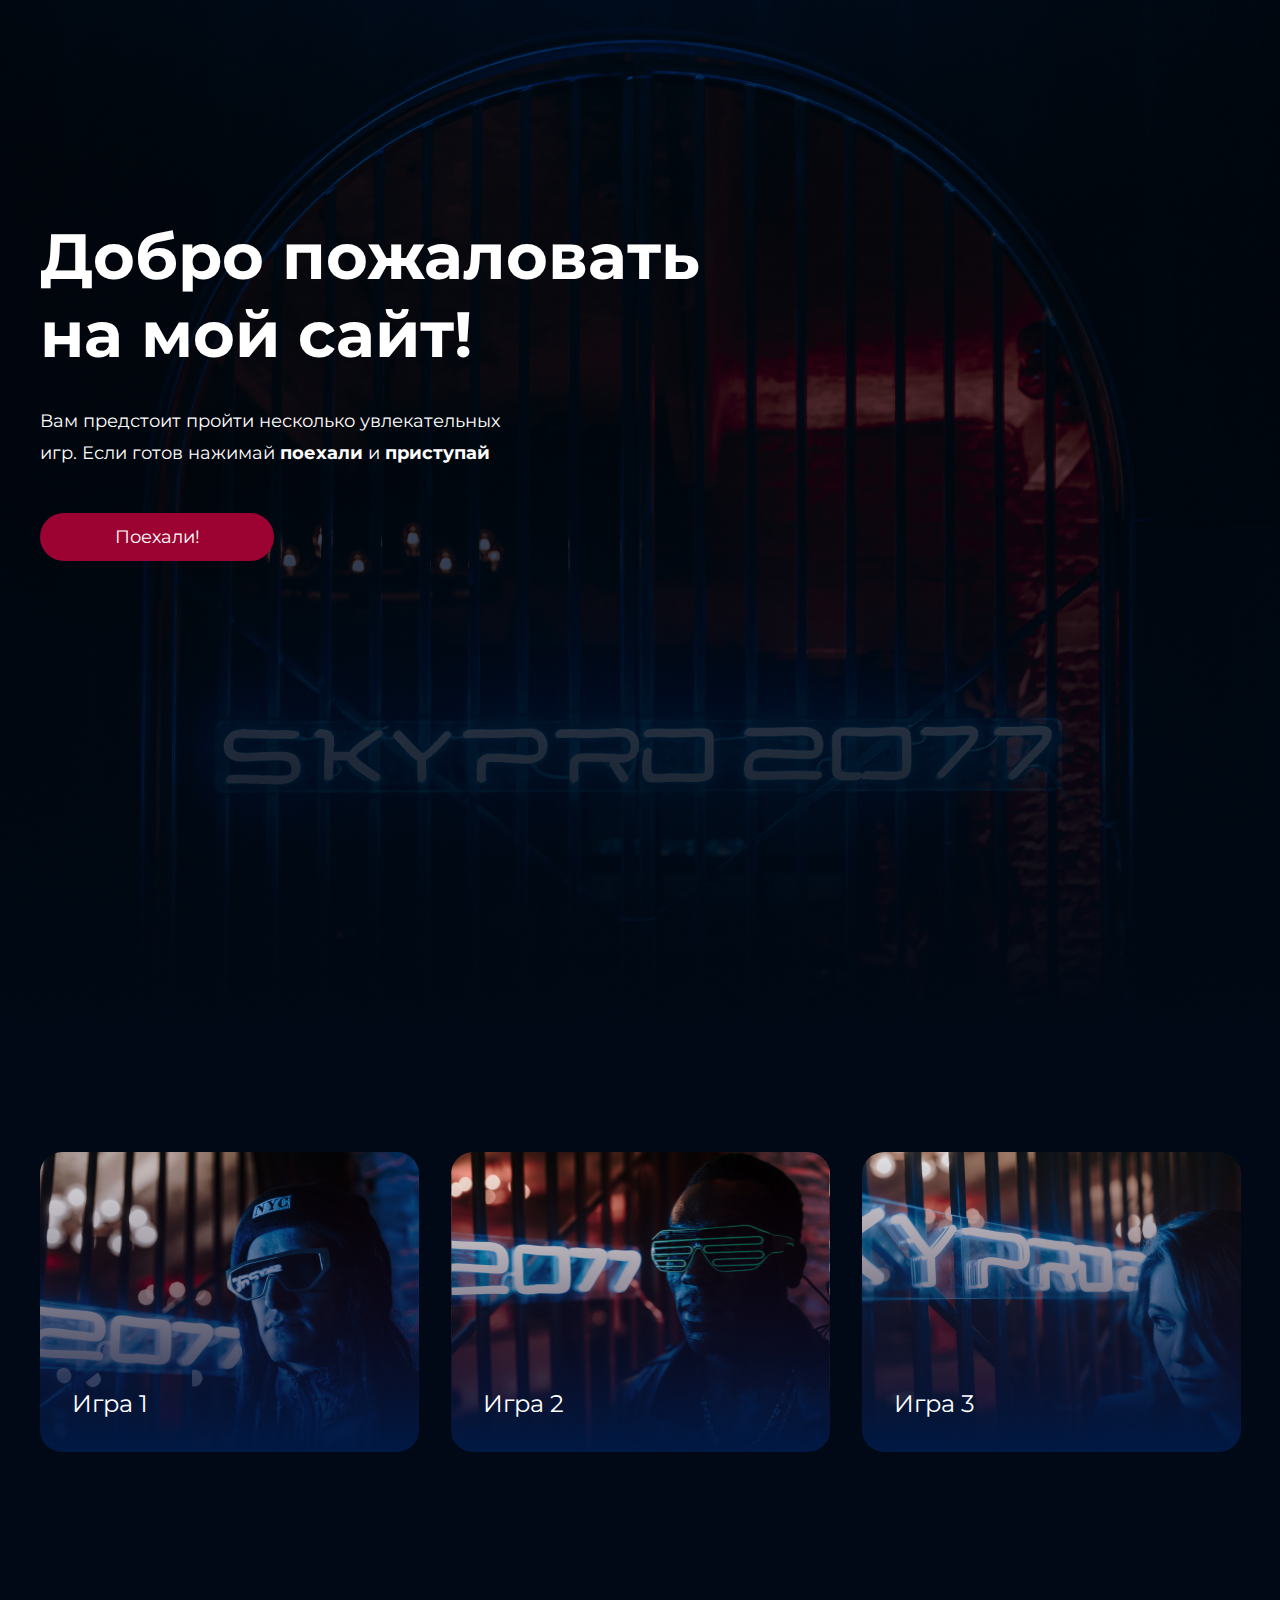
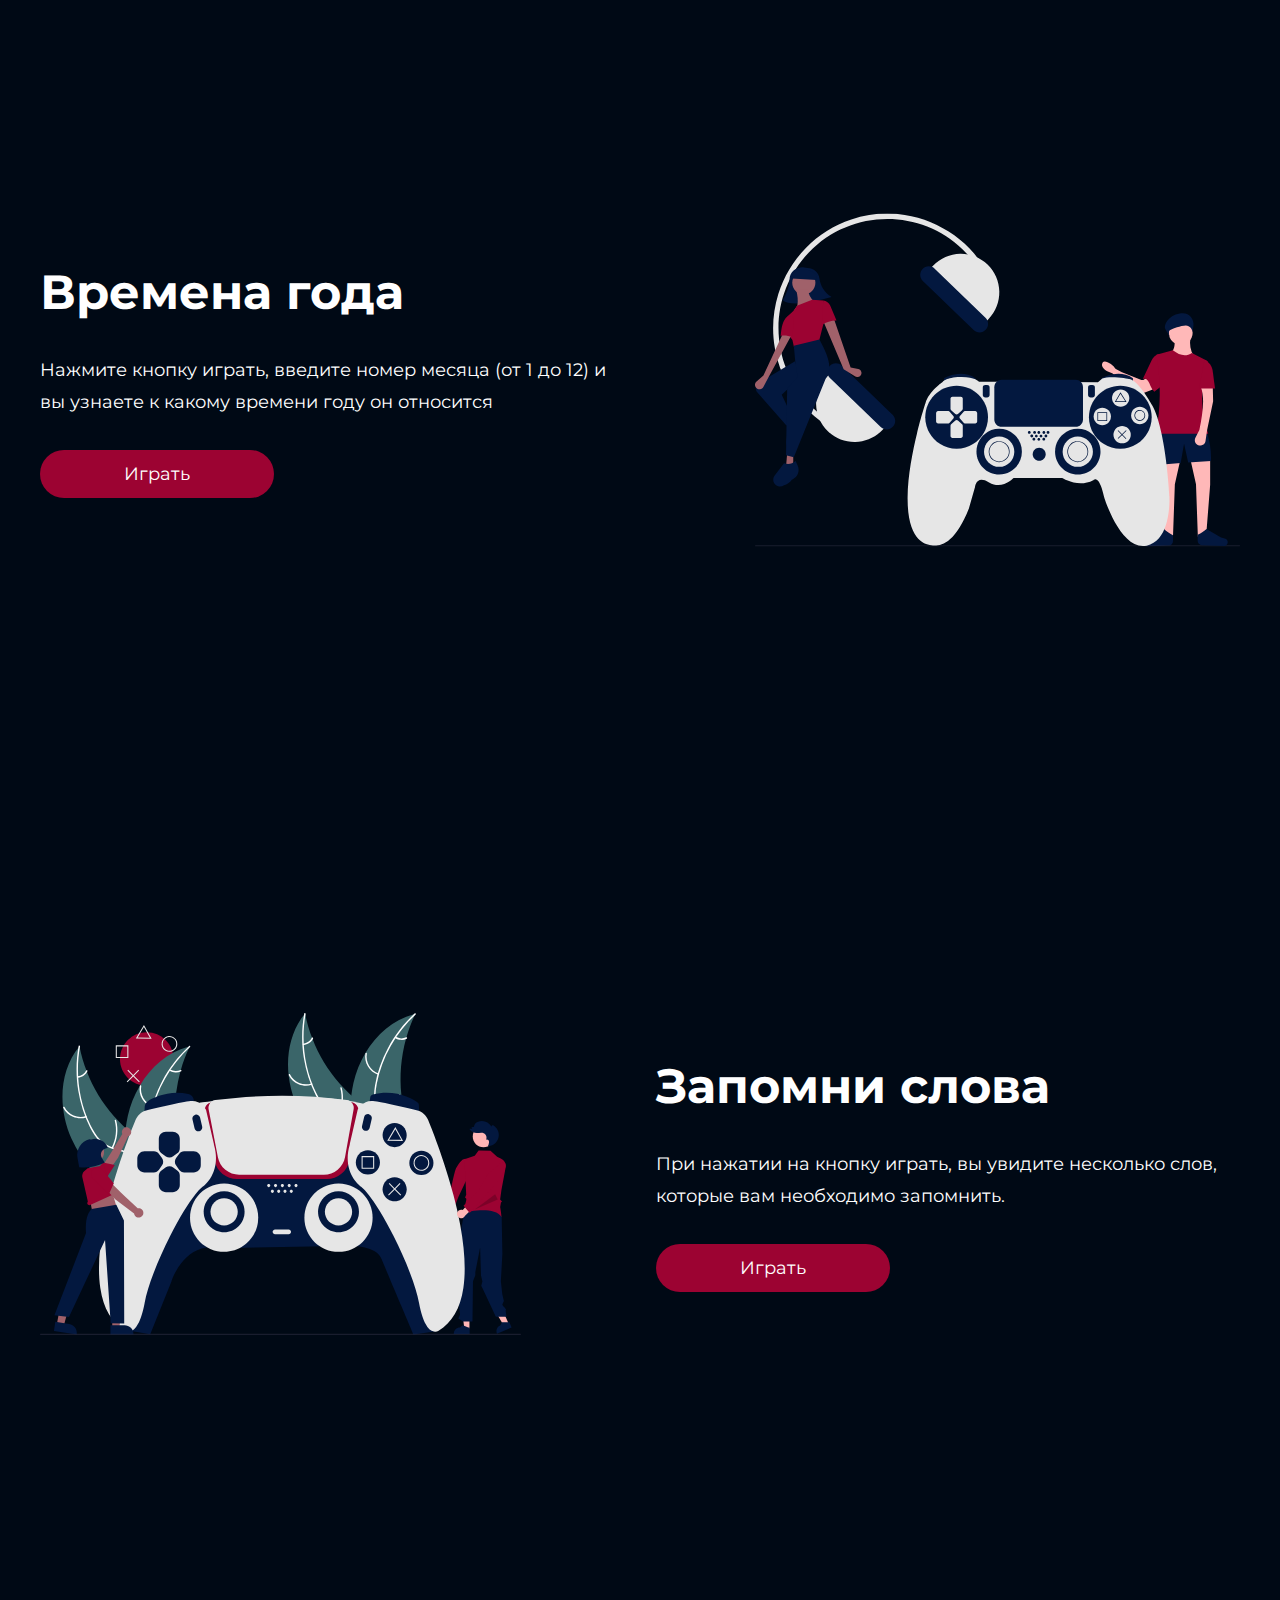
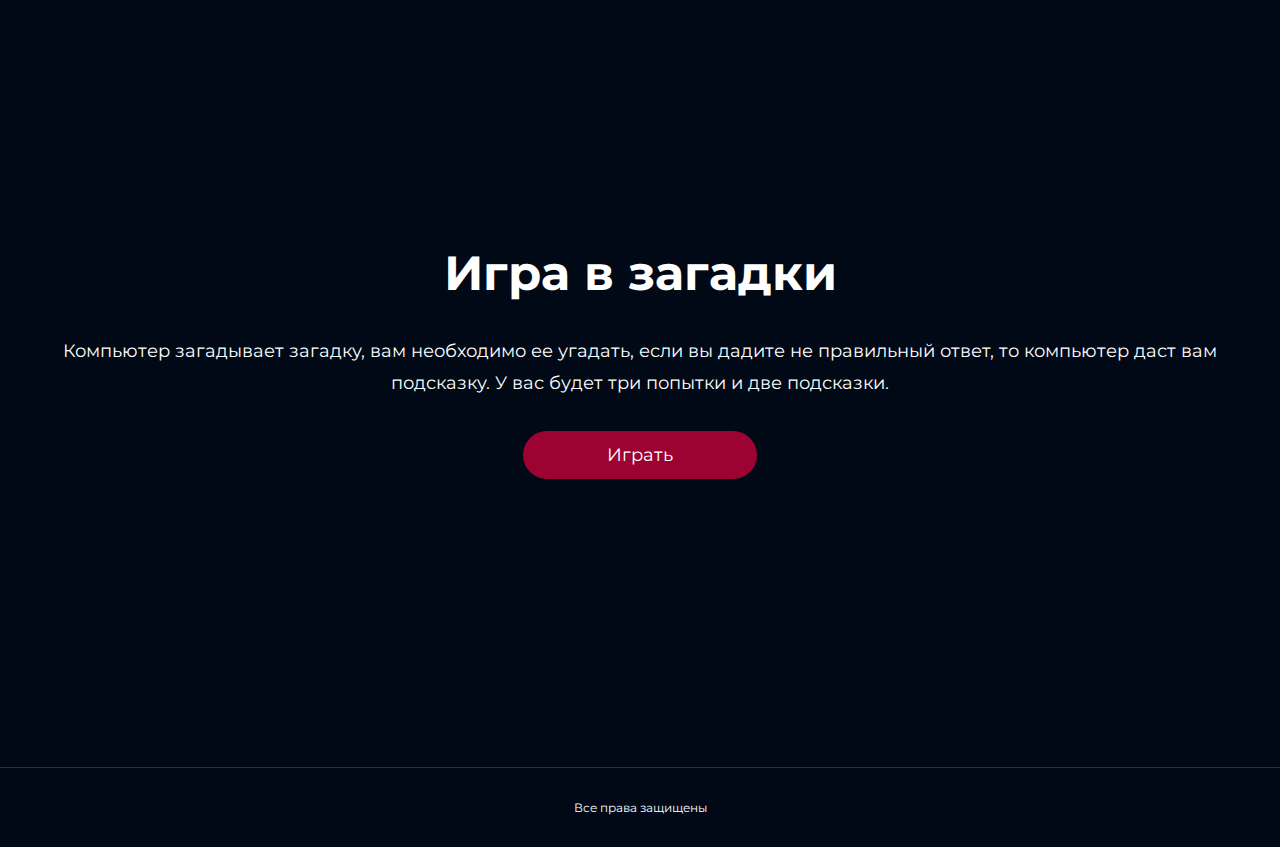
==== commit 81ecd873: "Merge pull request #4 from ArcherOleg/hw-2.5" ====
--- a/index.html
+++ b/index.html
@@ -30,12 +30,12 @@
             <div class="seasons__content">
                 <h3 class="seasons__title">Времена года</h3>
                 <p class="seasons__text">Нажмите кнопку играть, введите номер месяца (от 1 до 12) и вы узнаете к какому времени году он относится</p>
-                <button class="seasons__button button">Играть</button>
+                <button onclick="FirstGame()" class="seasons__button button">Играть</button>
             </div>
-            <img src="./img/hp/gameBox1.svg" alt="img_seasons">
+            <img class="games__img" src="./img/hp/gameBox1.svg" alt="img_seasons">
         </div>
         <div class="games__block remember">
-            <img src="./img/hp/gameBox2.svg" alt="img-remeber">
+            <img class="games__img" src="./img/hp/gameBox2.svg" alt="img-remeber">
             <div class="remember__content">
                 <h3 class="remember__title">Запомни слова</h3>
                 <p class="remember__text">При нажатии на кнопку играть, вы увидите несколько слов, которые вам необходимо
@@ -56,5 +56,7 @@
     <footer class="footer center">
         <p class="footer__text">Все права защищены</p>  
     </footer>
+    <script src="./index.js">
+    </script>
 </body>
 </html>--- a/style/style.css
+++ b/style/style.css
@@ -11,6 +11,7 @@
 body {
   font-family: "Montserrat", sans-serif;
   color: #FFFFFF;
+  background: #000915;
 }
 
 .center {
@@ -28,9 +29,7 @@
 }
 
 .top__title {
-  width: 789px;
   font-style: normal;
-  font-weight: 700;
   font-size: 64px;
   line-height: 78px;
   margin-bottom: 32px;
@@ -39,7 +38,6 @@
 
 .top__text {
   width: 481px;
-  font-weight: 300;
   font-size: 18px;
   line-height: 32px;
   color: #FFFFFF;
@@ -52,7 +50,6 @@
   background: #9C0332;
   border-radius: 30px;
   border: none;
-  font-weight: 400;
   font-size: 18px;
   line-height: 22px;
   align-items: center;
@@ -72,7 +69,6 @@
   justify-content: center;
   flex-wrap: wrap;
   gap: 32px;
-  background: #000915;
 }
 
 .box__game {
@@ -82,7 +78,6 @@
   border-radius: 22px;
   width: 379px;
   height: 300px;
-  font-weight: 600;
   font-size: 24px;
   line-height: 32px;
   color: #FFFFFF;
@@ -105,10 +100,6 @@
 .box__game3 {
   background-image: url(../img/hp/game3.jpg);
   background-position: center;
-}
-
-.games {
-  background: #000915;
 }
 
 .seasons {
@@ -125,14 +116,12 @@
   gap: 32px;
 }
 .seasons__title {
-  font-weight: 700;
   font-size: 48px;
   line-height: 59px;
   color: #FFFFFF;
 }
 .seasons__text {
   width: 584px;
-  font-weight: 300;
   font-size: 18px;
   line-height: 32px;
   color: #FFFFFF;
@@ -152,23 +141,22 @@
   gap: 32px;
 }
 .remember__title {
-  font-weight: 700;
   font-size: 48px;
   line-height: 59px;
   color: #FFFFFF;
 }
 .remember__text {
   width: 584px;
-  font-weight: 300;
   font-size: 18px;
   line-height: 32px;
   color: #FFFFFF;
 }
 
 .riddle {
-  width: 1440px;
-  height: 800px;
   background-image: url(../img/hp/bgGame3.jpg);
+  background-size: cover;
+  background-repeat: no-repeat;
+  background-position: center;
   padding-top: 276px;
   padding-bottom: 288px;
 }
@@ -180,12 +168,10 @@
   color: #FFFFFF;
 }
 .riddle__title {
-  font-weight: 700;
   font-size: 48px;
   line-height: 59px;
 }
 .riddle__text {
-  font-weight: 300;
   font-size: 18px;
   line-height: 32px;
   display: flex;
@@ -194,7 +180,6 @@
 }
 
 .footer {
-  background: #000915;
   border-top: 1px solid rgba(184, 212, 255, 0.2);
   display: flex;
   height: 80px;
@@ -202,20 +187,10 @@
   justify-content: center;
 }
 .footer__text {
-  font-weight: 400;
   font-size: 12px;
   line-height: 15px;
 }
 
-@media (max-width: 1279px) {
-  .center {
-    padding-left: 100px;
-    padding-right: 100px;
-  }
-  .top {
-    background-position: center;
-  }
-}
 @media (max-width: 767px) {
   .center {
     padding-left: 16px;
@@ -232,17 +207,73 @@
     align-items: center;
   }
   .top__title {
-    font-weight: 700;
     font-size: 32px;
     line-height: 39px;
     text-align: center;
   }
   .top__text {
     width: 343px;
-    font-weight: 300;
     font-size: 14px;
     line-height: 22px;
     text-align: center;
     margin-bottom: 32px;
   }
+  .games__img {
+    width: 344px;
+    height: 236px;
+  }
+  .seasons {
+    padding-top: 51px;
+    padding-bottom: 85px;
+  }
+  .seasons__content {
+    display: flex;
+    align-items: center;
+    padding-bottom: 64px;
+  }
+  .seasons__title {
+    font-size: 32px;
+    line-height: 39px;
+  }
+  .seasons__text {
+    width: 343px;
+    text-align: center;
+    font-size: 14px;
+    line-height: 22px;
+  }
+  .remember {
+    display: flex;
+    flex-direction: column-reverse;
+    padding-top: 51px;
+    padding-bottom: 90px;
+  }
+  .remember__content {
+    display: flex;
+    align-items: center;
+    padding-bottom: 64px;
+  }
+  .remember__title {
+    font-size: 32px;
+    line-height: 39px;
+  }
+  .remember__text {
+    width: 343px;
+    text-align: center;
+    font-size: 14px;
+    line-height: 22px;
+  }
+  .riddle {
+    background-size: 806px 515px;
+    background-position: -160px;
+    padding-top: 51px;
+    padding-bottom: 487px;
+  }
+  .riddle__title {
+    font-size: 32px;
+    line-height: 39px;
+  }
+  .riddle__text {
+    font-size: 14px;
+    line-height: 22px;
+  }
 }/*# sourceMappingURL=style.css.map */